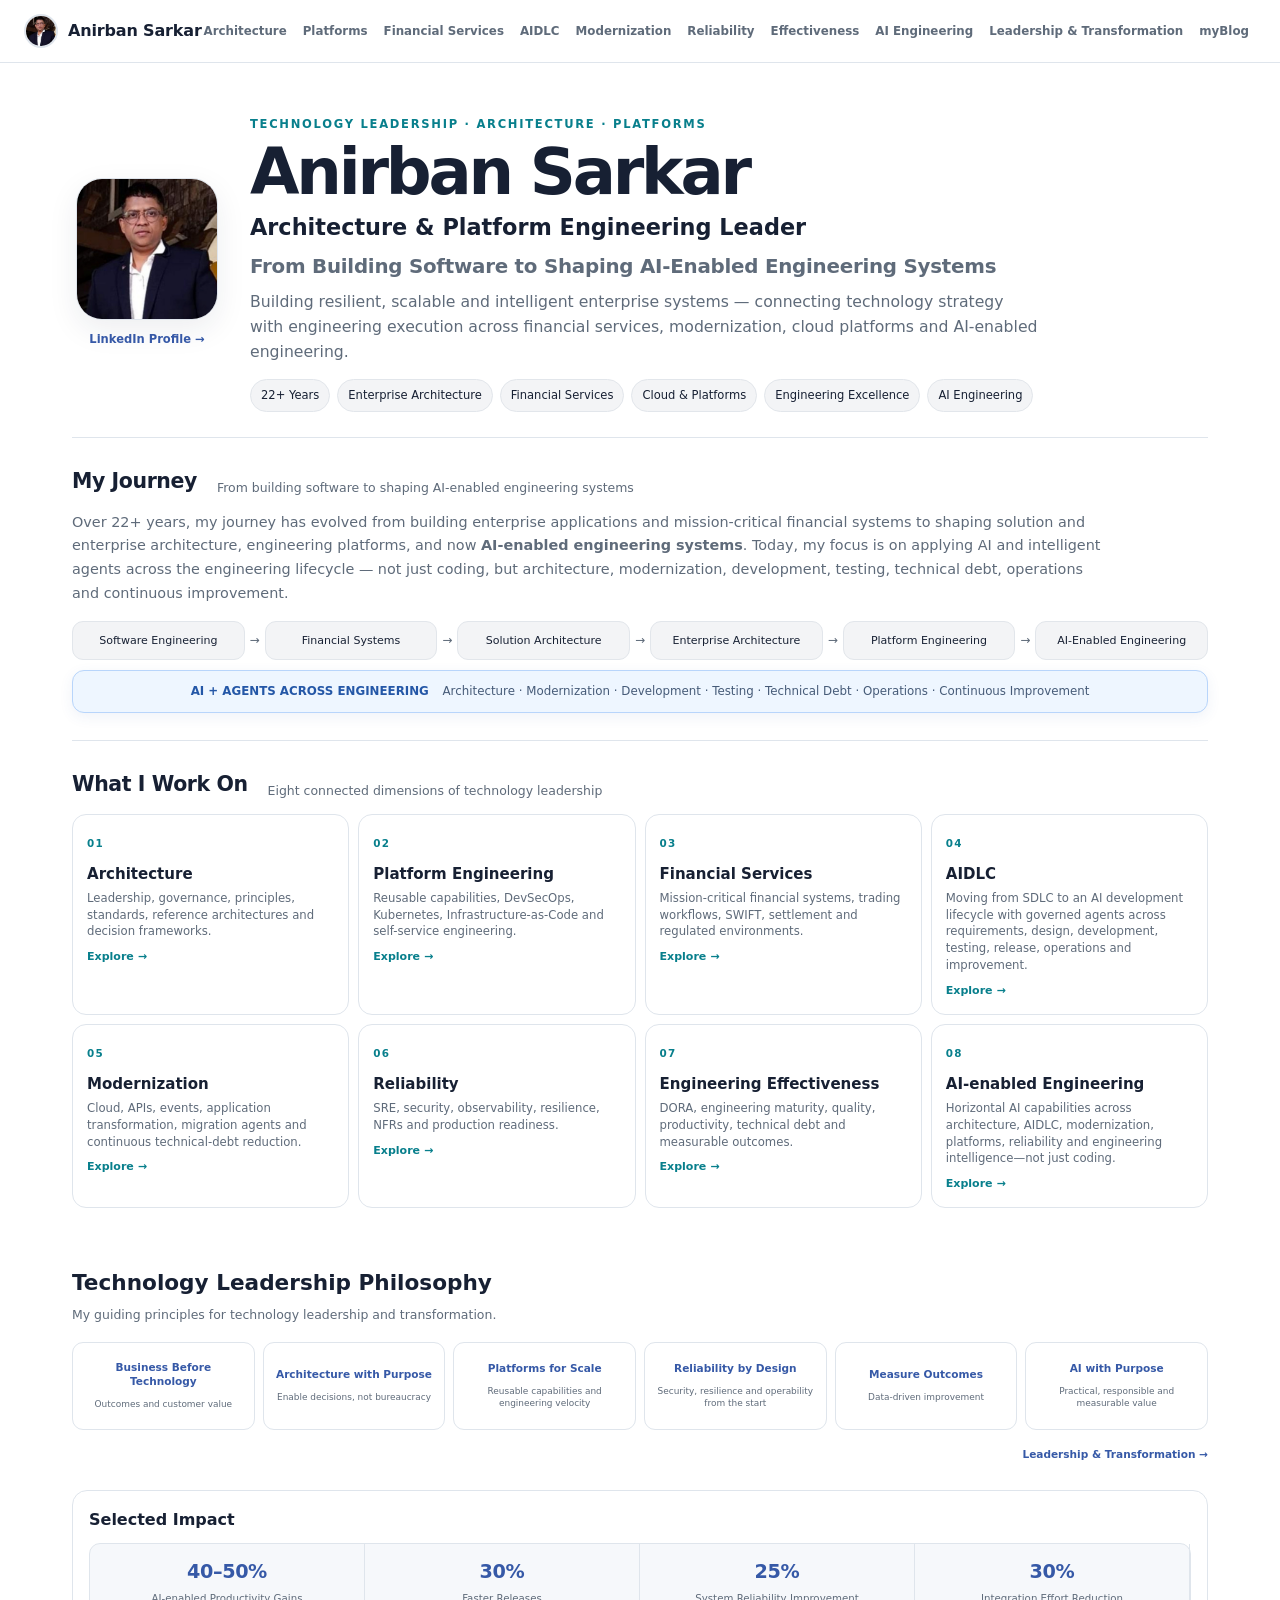
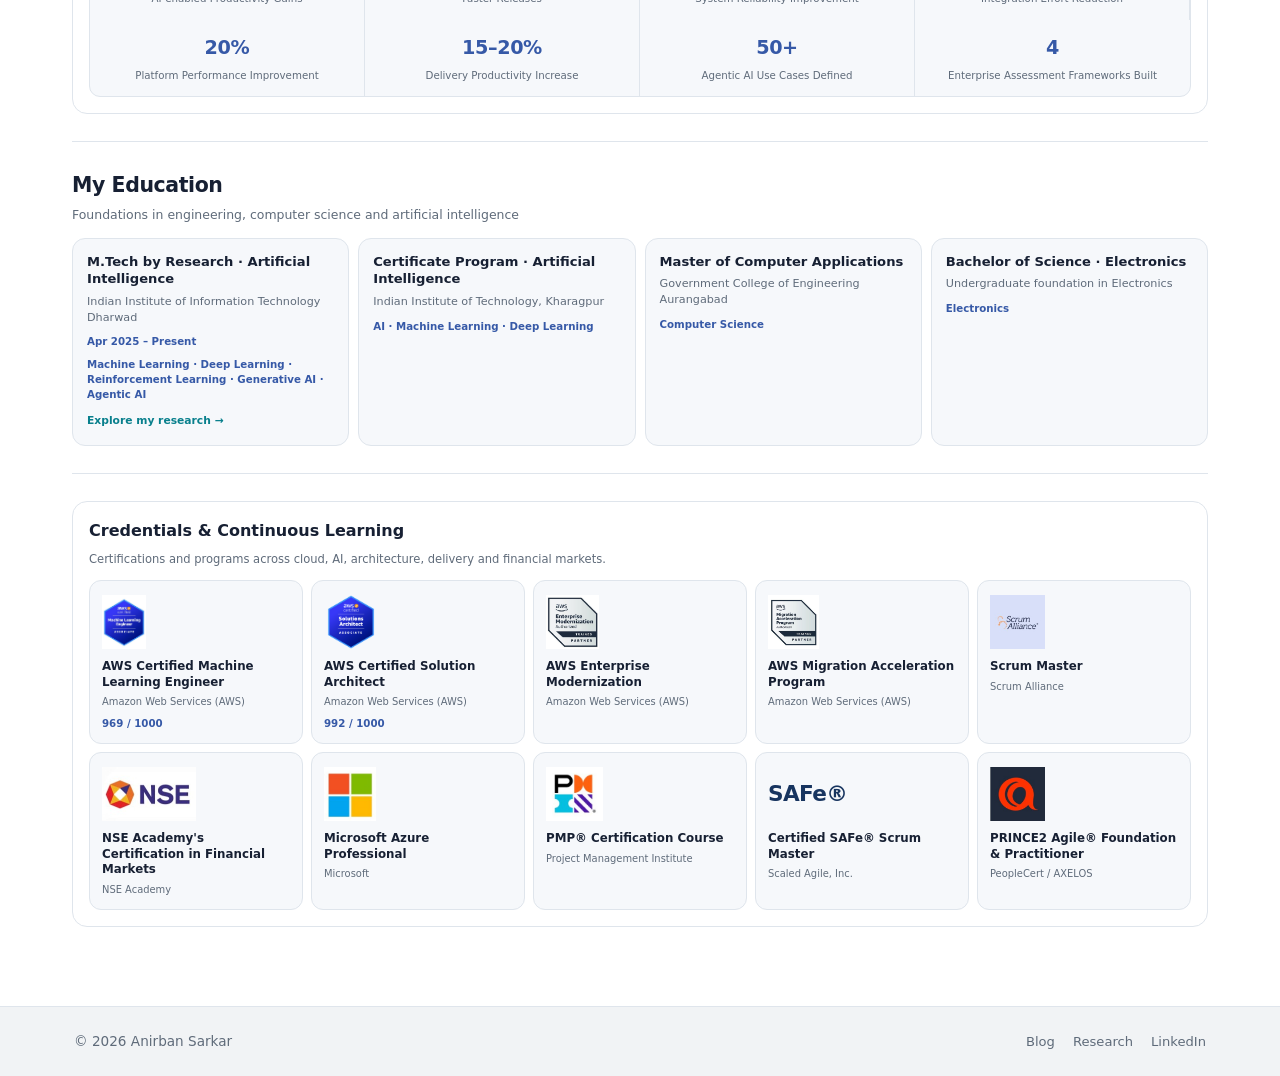
==== index.html @ 458e06d7 "Standardize site header and link brand to home" ====
<!DOCTYPE html>
<html lang="en"><head><meta charset="utf-8"><meta name="viewport" content="width=device-width,initial-scale=1">
<title>Anirban Sarkar | Architecture & Platform Engineering Leader</title>
<meta name="description" content="Anirban Sarkar — Architecture and Platform Engineering leader across financial services, modernization, reliability, engineering effectiveness and AI-enabled engineering.">
<link rel="icon" type="image/png" href="anirban.jpg"><link rel="stylesheet" href="theme.css">
<style>
:root{--max:1180px}html{scroll-behavior:smooth}.site-nav{position:sticky;top:0;z-index:20}.nav-inner{max-width:var(--max)}.nav-links{gap:4px}.nav-links a{font-size:.72rem;padding:7px 8px;white-space:nowrap}.home{max-width:var(--max);margin:auto;padding:24px 22px 52px}
.hero{display:grid;grid-template-columns:150px 1fr;gap:28px;align-items:center;padding:28px 0 25px}.photo{width:142px;height:142px;border-radius:26px;object-fit:cover;border:1px solid var(--border);box-shadow:var(--shadow)}.eyebrow{font-size:.72rem;text-transform:uppercase;letter-spacing:.15em;color:var(--accent-2);font-weight:800}.hero h1{font-size:clamp(2.15rem,5vw,4.1rem);line-height:1;letter-spacing:-.05em;margin:7px 0 6px}.role{font-size:clamp(1.05rem,2vw,1.4rem);font-weight:700;margin:0 0 8px}.hero-story{font-size:clamp(1rem,1.55vw,1.25rem);line-height:1.35;letter-spacing:-.012em;margin:8px 0;color:var(--text-muted);font-weight:600}.tagline{color:var(--text-muted);font-size:.98rem;max-width:790px;margin:0}.facts{display:flex;flex-wrap:wrap;gap:7px;margin-top:15px}.fact{border:1px solid #e2e6eb;background:#f3f4f6;padding:6px 10px;border-radius:999px;font-size:.72rem}
.section{padding:27px 0;border-top:1px solid var(--border)}.head{display:flex;justify-content:flex-start;gap:20px;align-items:end;margin-bottom:13px}.head p{margin-left:0}.head h2{font-size:1.28rem;margin:0;letter-spacing:-.02em}.head p{color:var(--text-muted);font-size:.78rem;margin:0}.pillars{display:grid;grid-template-columns:repeat(4,1fr);gap:9px}.pillar{display:block;text-decoration:none;color:var(--text);border:1px solid var(--border);background:var(--surface);border-radius:14px;padding:14px;min-height:118px;transition:.15s ease}.pillar:hover{transform:translateY(-2px);border-color:var(--accent-2);background:var(--surface-2)}.n{font-size:.65rem;color:var(--accent-2);font-weight:800;letter-spacing:.12em}.pillar h3{font-size:.94rem;margin:7px 0 4px}.pillar p{font-size:.73rem;line-height:1.45;color:var(--text-muted);margin:0}.go{display:block;margin-top:8px;color:var(--accent-2);font-size:.69rem;font-weight:700}.leadership-philosophy{margin-top:34px;padding:26px 0;background:#fff;color:var(--text);font-style:normal;text-align:left;border:0;border-radius:0;box-shadow:none;line-height:1.4}.leadership-philosophy h2{margin:0 0 8px;font-size:1.35rem}.leadership-philosophy .lp-subtitle{margin:0 0 18px;color:var(--text-muted);font-size:.78rem}.leadership-philosophy .lp-principles{display:grid;grid-template-columns:repeat(6,minmax(0,1fr));gap:8px}.leadership-philosophy .lp-principles span{min-height:88px;padding:15px 10px;border:1px solid var(--border);border-radius:11px;background:#fff;text-align:center;display:flex;flex-direction:column;align-items:center;justify-content:center}.leadership-philosophy .lp-principles b{display:block;font-size:.66rem;color:var(--accent);line-height:1.3}.leadership-philosophy .lp-principles small{display:block;margin-top:9px;color:var(--text-muted);font-size:.56rem;line-height:1.35}.leadership-philosophy .lp-link{text-align:right;margin-top:12px}.leadership-philosophy .lp-link a{font-size:.66rem;font-weight:650;color:var(--accent);text-decoration:none}.leadership-philosophy .lp-link a:hover{text-decoration:underline}@media(max-width:980px){.leadership-philosophy .lp-principles{grid-template-columns:repeat(3,1fr)}}@media(max-width:620px){.leadership-philosophy .lp-principles{grid-template-columns:1fr 1fr}}
.tech-strip{margin-top:12px;display:grid;grid-template-columns:1.15fr 1.8fr auto;align-items:center;gap:18px;padding:16px 18px;border:1px solid var(--border);border-radius:15px;background:linear-gradient(100deg,var(--surface-2),var(--surface));text-decoration:none;color:var(--text);transition:.15s ease}.tech-strip:hover{transform:translateY(-1px);border-color:var(--accent-2);box-shadow:var(--shadow)}.tech-label{font-size:.65rem;text-transform:uppercase;letter-spacing:.12em;color:var(--accent-2);font-weight:800}.tech-strip h3{font-size:1rem;margin:2px 0}.tech-path{display:flex;align-items:center;justify-content:space-between;gap:7px;color:var(--text-muted);font-size:.72rem}.tech-path span{display:flex;flex-direction:column;line-height:1.25}.tech-path b{color:var(--text);font-weight:800;font-size:.66rem;letter-spacing:.04em}.tech-path small{font-size:.65rem;color:var(--text-muted);white-space:nowrap;margin-top:3px}.tech-path i{font-style:normal;color:var(--accent-2);font-size:.8rem}.tech-arrow{font-size:.7rem;color:var(--accent-2);font-weight:700;white-space:nowrap;letter-spacing:.01em}
.journey-story{max-width:1040px;margin:0 0 15px;color:var(--text-muted);font-size:.9rem;line-height:1.65}.journey-story strong{color:var(--text-muted);font-weight:600}.journey{display:flex;align-items:stretch;gap:5px}.ai-scope{margin-top:10px;padding:11px 14px;border-radius:12px;background:#eef6ff;border:1px solid #b8d5fb;box-shadow:0 4px 14px rgba(54,89,167,.08);font-size:.74rem;color:#465b78;text-align:center}.ai-scope b{color:#2457a7;margin-right:10px;font-weight:800}.stage{flex:1;text-align:center;padding:10px 6px;border:1px solid #e2e6eb;background:#f3f4f6;border-radius:11px;font-size:.69rem}.arrow{display:grid;place-items:center;color:var(--text-muted);font-size:.75rem}
.education-head{align-items:flex-start}.education-head h2{margin:0}.education-head p{margin:3px 0 0!important;text-align:left}.education-grid{display:grid;grid-template-columns:repeat(4,1fr);gap:9px}.edu{border:1px solid var(--border);background:var(--surface-2);border-radius:13px;padding:14px}.edu .degree{font-size:.82rem;font-weight:750;color:var(--text);line-height:1.35}.edu .school{font-size:.7rem;color:var(--text-muted);margin-top:6px;line-height:1.4}.edu .meta{font-size:.64rem;color:var(--accent);font-weight:700;margin-top:8px}.edu-topics{font-size:.64rem;color:var(--accent);font-weight:700;line-height:1.5;margin-top:7px}.edu-link{display:inline-block;margin-top:9px;font-size:.67rem;font-weight:700;color:var(--accent-2);text-decoration:none}.edu-link:hover{text-decoration:underline}.lower{display:grid;grid-template-columns:1fr;gap:12px}.credentials,.impact,.explore{border:1px solid var(--border);background:var(--surface);border-radius:15px;padding:16px}.credentials h2,.impact h2,.explore h2{font-size:1rem;margin:0 0 6px}.impact-grid{display:grid;grid-template-columns:repeat(4,1fr);margin-top:10px;border:1px solid var(--border);border-radius:11px;background:var(--surface-2)}.impact-item{text-align:center;padding:13px 8px;border-right:1px solid var(--border)}.impact-item:last-child{border-right:0}.impact-item b{display:block;font-size:1.2rem;color:var(--accent);letter-spacing:-.02em}.impact-item span{display:block;margin-top:3px;font-size:.64rem;color:var(--text-muted)}.explore{display:flex;align-items:center;justify-content:space-between;gap:16px}.explore p{font-size:.72rem;color:var(--text-muted);margin:0}.credential-intro{font-size:.72rem;color:var(--text-muted);margin:0 0 12px}.credential-grid{display:grid;grid-template-columns:repeat(5,1fr);gap:8px}.credential-card{min-width:0;border:1px solid var(--border);background:var(--surface-2);border-radius:12px;padding:12px;display:flex;flex-direction:column;align-items:flex-start}.credential-logo-wrap{height:58px;width:100%;display:flex;align-items:center;margin-bottom:8px}.credential-logo{display:block;max-height:54px;max-width:118px;object-fit:contain;object-position:left center}.credential-text-logo{height:54px;display:flex;align-items:center;font-size:1.35rem;font-weight:800;color:#17345f;letter-spacing:-.03em}.credential-card h3{font-size:.74rem;line-height:1.3;margin:0;color:var(--text)}.credential-card p{font-size:.62rem;line-height:1.4;color:var(--text-muted);margin:5px 0 0}.credential-score{font-size:.64rem;font-weight:800;color:var(--accent);margin-top:6px}.links{display:flex;gap:6px;flex-wrap:wrap}.links a{font-size:.7rem;text-decoration:none;color:var(--text);border:1px solid var(--border);border-radius:9px;padding:6px 8px}.links a:hover{border-color:var(--accent-2);color:var(--accent-2)}
@media(max-width:1050px){.nav-links{display:none}.pillars{grid-template-columns:repeat(2,1fr)}.education-grid{grid-template-columns:repeat(2,1fr)}.credential-grid{grid-template-columns:repeat(3,1fr)}}@media(max-width:700px){.credential-grid{grid-template-columns:repeat(2,1fr)}.impact-grid{grid-template-columns:repeat(2,1fr)}.impact-item:nth-child(2){border-right:0}.impact-item:nth-child(-n+2){border-bottom:1px solid var(--border)}.explore{align-items:flex-start;flex-direction:column}.hero{grid-template-columns:1fr;text-align:center}.photo{margin:auto;width:116px;height:116px}.facts{justify-content:center}.pillars{grid-template-columns:1fr 1fr}.tech-strip{grid-template-columns:1fr auto}.tech-path{grid-column:1/-1}.journey{display:grid;grid-template-columns:1fr 1fr}.arrow{display:none}.lower{grid-template-columns:1fr}}@media(max-width:480px){.pillars{grid-template-columns:1fr}.education-grid{grid-template-columns:1fr}.credential-grid{grid-template-columns:1fr}.impact-grid{grid-template-columns:1fr}.impact-item{border-right:0!important;border-bottom:1px solid var(--border)}.impact-item:last-child{border-bottom:0}}
.photo-block{display:flex;flex-direction:column;align-items:center;gap:10px}.photo-linkedin{font-size:.72rem;font-weight:700;color:var(--accent);text-decoration:none}.photo-linkedin:hover{text-decoration:underline}
.profile-foundation{margin-top:8px}.foundation-grid{display:grid;grid-template-columns:1fr 1fr;gap:12px}.foundation-card{padding:20px;border:1px solid var(--border);border-radius:14px;background:#fff}.foundation-card h3{margin:0 0 12px;font-size:.9rem;color:var(--accent)}.foundation-card p{margin:8px 0;color:var(--text-muted);font-size:.7rem;line-height:1.45}.foundation-card strong{color:var(--text);font-weight:700}@media(max-width:760px){.foundation-grid{grid-template-columns:1fr}}
/* unified site header */
.site-nav .nav-inner{max-width:1560px;gap:20px}.site-nav .brand{flex-shrink:0;text-decoration:none;color:inherit}.site-nav .nav-links{gap:2px;flex-wrap:nowrap}.site-nav .nav-links a{font-size:.74rem;padding:7px 7px;white-space:nowrap}
</style></head>
<body>
<header class="site-nav"><div class="nav-inner"><a class="brand" href="index.html"><img src="anirban.jpg" alt="" class="brand-avatar"><span>Anirban Sarkar</span></a><nav class="nav-links"><a href="architecture.html">Architecture</a><a href="platform-engineering.html">Platforms</a><a href="financial-services.html">Financial Services</a><a href="leadership.html">AIDLC</a><a href="modernization.html">Modernization</a><a href="reliability.html">Reliability</a><a href="engineering-effectiveness.html">Effectiveness</a><a href="ai-engineering.html">AI Engineering</a><a href="leadership-transformation.html">Leadership &amp; Transformation</a><a href="blog.html">myBlog</a></nav></div></header>
<main class="home">
<section class="hero"><div class="photo-block"><img class="photo" src="anirban.jpg" alt="Anirban Sarkar"><a class="photo-linkedin" href="https://www.linkedin.com/in/anirban-sarkar-12765b135/" target="_blank" rel="noopener">LinkedIn Profile →</a></div><div><div class="eyebrow">Technology Leadership · Architecture · Platforms</div><h1>Anirban Sarkar</h1><div class="role">Architecture & Platform Engineering Leader</div><h2 class="hero-story">From Building Software to Shaping AI-Enabled Engineering Systems</h2><p class="tagline">Building resilient, scalable and intelligent enterprise systems — connecting technology strategy with engineering execution across financial services, modernization, cloud platforms and AI-enabled engineering.</p><div class="facts"><span class="fact">22+ Years</span><span class="fact">Enterprise Architecture</span><span class="fact">Financial Services</span><span class="fact">Cloud & Platforms</span><span class="fact">Engineering Excellence</span><span class="fact">AI Engineering</span></div></div></section>

<section class="section"><div class="head"><h2>My Journey</h2><p>From building software to shaping AI-enabled engineering systems</p></div><p class="journey-story">Over 22+ years, my journey has evolved from building enterprise applications and mission-critical financial systems to shaping solution and enterprise architecture, engineering platforms, and now <strong>AI-enabled engineering systems</strong>. Today, my focus is on applying AI and intelligent agents across the engineering lifecycle — not just coding, but architecture, modernization, development, testing, technical debt, operations and continuous improvement.</p><div class="journey"><div class="stage">Software Engineering</div><div class="arrow">→</div><div class="stage">Financial Systems</div><div class="arrow">→</div><div class="stage">Solution Architecture</div><div class="arrow">→</div><div class="stage">Enterprise Architecture</div><div class="arrow">→</div><div class="stage">Platform Engineering</div><div class="arrow">→</div><div class="stage">AI-Enabled Engineering</div></div><div class="ai-scope"><b>AI + AGENTS ACROSS ENGINEERING</b> Architecture · Modernization · Development · Testing · Technical Debt · Operations · Continuous Improvement</div></section>

<section class="section"><div class="head"><h2>What I Work On</h2><p>Eight connected dimensions of technology leadership</p></div><div class="pillars">
<a class="pillar" href="architecture.html"><span class="n">01</span><h3>Architecture</h3><p>Leadership, governance, principles, standards, reference architectures and decision frameworks.</p><span class="go">Explore →</span></a>
<a class="pillar" href="platform-engineering.html"><span class="n">02</span><h3>Platform Engineering</h3><p>Reusable capabilities, DevSecOps, Kubernetes, Infrastructure-as-Code and self-service engineering.</p><span class="go">Explore →</span></a>
<a class="pillar" href="financial-services.html"><span class="n">03</span><h3>Financial Services</h3><p>Mission-critical financial systems, trading workflows, SWIFT, settlement and regulated environments.</p><span class="go">Explore →</span></a>
<a class="pillar" href="leadership.html"><span class="n">04</span><h3>AIDLC</h3><p>Moving from SDLC to an AI development lifecycle with governed agents across requirements, design, development, testing, release, operations and improvement.</p><span class="go">Explore →</span></a>
<a class="pillar" href="modernization.html"><span class="n">05</span><h3>Modernization</h3><p>Cloud, APIs, events, application transformation, migration agents and continuous technical-debt reduction.</p><span class="go">Explore →</span></a>
<a class="pillar" href="reliability.html"><span class="n">06</span><h3>Reliability</h3><p>SRE, security, observability, resilience, NFRs and production readiness.</p><span class="go">Explore →</span></a>
<a class="pillar" href="engineering-effectiveness.html"><span class="n">07</span><h3>Engineering Effectiveness</h3><p>DORA, engineering maturity, quality, productivity, technical debt and measurable outcomes.</p><span class="go">Explore →</span></a>
<a class="pillar" href="ai-engineering.html"><span class="n">08</span><h3>AI-enabled Engineering</h3><p>Horizontal AI capabilities across architecture, AIDLC, modernization, platforms, reliability and engineering intelligence—not just coding.</p><span class="go">Explore →</span></a>
</div>
<section class="leadership-philosophy"><h2>Technology Leadership Philosophy</h2><p class="lp-subtitle">My guiding principles for technology leadership and transformation.</p><div class="lp-principles"><span><b>Business Before Technology</b><small>Outcomes and customer value</small></span><span><b>Architecture with Purpose</b><small>Enable decisions, not bureaucracy</small></span><span><b>Platforms for Scale</b><small>Reusable capabilities and engineering velocity</small></span><span><b>Reliability by Design</b><small>Security, resilience and operability from the start</small></span><span><b>Measure Outcomes</b><small>Data-driven improvement</small></span><span><b>AI with Purpose</b><small>Practical, responsible and measurable value</small></span></div><div class="lp-link"><a href="leadership-transformation.html">Leadership &amp; Transformation →</a></div></section><div class="impact"><h2>Selected Impact</h2><div class="impact-grid"><div class="impact-item"><b>40–50%</b><span>AI-enabled Productivity Gains</span></div><div class="impact-item"><b>30%</b><span>Faster Releases</span></div><div class="impact-item"><b>25%</b><span>System Reliability Improvement</span></div><div class="impact-item"><b>30%</b><span>Integration Effort Reduction</span></div><div class="impact-item"><b>20%</b><span>Platform Performance Improvement</span></div><div class="impact-item"><b>15–20%</b><span>Delivery Productivity Increase</span></div><div class="impact-item"><b>50+</b><span>Agentic AI Use Cases Defined</span></div><div class="impact-item"><b>4</b><span>Enterprise Assessment Frameworks Built</span></div></div></div></div></section>
<section class="section"><div class="head education-head"><div><h2>My Education</h2><p>Foundations in engineering, computer science and artificial intelligence</p></div></div><div class="education-grid"><div class="edu"><div class="degree">M.Tech by Research · Artificial Intelligence</div><div class="school">Indian Institute of Information Technology Dharwad</div><div class="meta">Apr 2025 – Present</div><div class="edu-topics">Machine Learning · Deep Learning · Reinforcement Learning · Generative AI · Agentic AI</div><a class="edu-link" href="research.html">Explore my research →</a></div><div class="edu"><div class="degree">Certificate Program · Artificial Intelligence</div><div class="school">Indian Institute of Technology, Kharagpur</div><div class="meta">AI · Machine Learning · Deep Learning</div></div><div class="edu"><div class="degree">Master of Computer Applications</div><div class="school">Government College of Engineering Aurangabad</div><div class="meta">Computer Science</div></div><div class="edu"><div class="degree">Bachelor of Science · Electronics</div><div class="school">Undergraduate foundation in Electronics</div><div class="meta">Electronics</div></div></div></section><section class="section"><div class="lower"><div class="credentials"><h2>Credentials & Continuous Learning</h2><p class="credential-intro">Certifications and programs across cloud, AI, architecture, delivery and financial markets.</p><div class="credential-grid"><div class="credential-card"><div class="credential-logo-wrap"><img class="credential-logo" src="certification/AWS ML Badge.jpeg" alt="AWS Certified Machine Learning Engineer"></div><h3>AWS Certified Machine Learning Engineer</h3><p>Amazon Web Services (AWS)</p><div class="credential-score">969 / 1000</div></div><div class="credential-card"><div class="credential-logo-wrap"><img class="credential-logo" src="certification/aws-certified-solutions-architect-associate.png" alt="AWS Certified Solution Architect"></div><h3>AWS Certified Solution Architect</h3><p>Amazon Web Services (AWS)</p><div class="credential-score">992 / 1000</div></div><div class="credential-card"><div class="credential-logo-wrap"><img class="credential-logo" src="certification/AWS Modernization Badge.jpeg" alt="AWS Enterprise Modernization"></div><h3>AWS Enterprise Modernization</h3><p>Amazon Web Services (AWS)</p></div><div class="credential-card"><div class="credential-logo-wrap"><img class="credential-logo" src="certification/AWS Migration Badge.jpeg" alt="AWS Migration Acceleration Program"></div><h3>AWS Migration Acceleration Program</h3><p>Amazon Web Services (AWS)</p></div><div class="credential-card"><div class="credential-logo-wrap"><img class="credential-logo" src="certification/Scrum Alliance.jpg" alt="Scrum Master"></div><h3>Scrum Master</h3><p>Scrum Alliance</p></div><div class="credential-card"><div class="credential-logo-wrap"><img class="credential-logo" src="certification/NSE.jpg" alt="NSE Academy's Certification in Financial Markets"></div><h3>NSE Academy's Certification in Financial Markets</h3><p>NSE Academy</p></div><div class="credential-card"><div class="credential-logo-wrap"><img class="credential-logo" src="certification/Microsoft Azure.jpg" alt="Microsoft Azure Professional"></div><h3>Microsoft Azure Professional</h3><p>Microsoft</p></div><div class="credential-card"><div class="credential-logo-wrap"><img class="credential-logo" src="certification/PMP.jpg" alt="PMP® Certification Course"></div><h3>PMP® Certification Course</h3><p>Project Management Institute</p></div><div class="credential-card"><div class="credential-logo-wrap"><div class="credential-text-logo" aria-label="SAFe">SAFe®</div></div><h3>Certified SAFe® Scrum Master</h3><p>Scaled Agile, Inc.</p></div><div class="credential-card"><div class="credential-logo-wrap"><img class="credential-logo" src="certification/Prince2.jpg" alt="PRINCE2 Agile® Foundation & Practitioner"></div><h3>PRINCE2 Agile® Foundation & Practitioner</h3><p>PeopleCert / AXELOS</p></div></div></div></div></section></main><footer class="site-footer"><span>&copy; <span id="year"></span> Anirban Sarkar</span><span class="footer-links"><a href="blog.html">Blog</a><a href="research.html">Research</a><a href="https://www.linkedin.com/in/anirban-sarkar-12765b135/" target="_blank" rel="noopener">LinkedIn</a></span></footer><script>document.getElementById('year').textContent=new Date().getFullYear()</script>
</body></html>
---- theme.css ----
/* Shared light design system for anirbansarkar.net */
:root{color-scheme:light;--bg:#ffffff;--surface:#ffffff;--surface-2:#f6f8fb;--surface-hover:#eef3f8;--border:#dfe5ec;--text:#172033;--text-muted:#5f6b7a;--accent:#3659a7;--accent-2:#087f8c;--accent-soft:#e9f3f5;--shadow:0 10px 30px rgba(25,39,65,.08);--radius-lg:28px;--radius-md:18px;--radius-sm:10px;font-family:Inter,system-ui,-apple-system,BlinkMacSystemFont,"Segoe UI",sans-serif}
*{box-sizing:border-box}body{margin:0;background:var(--bg);color:var(--text);line-height:1.6}a{color:var(--accent)}::selection{background:var(--accent-soft);color:var(--text)}
.site-nav{position:sticky;top:0;z-index:100;background:rgba(255,255,255,.94);backdrop-filter:blur(14px);border-bottom:1px solid var(--border)}
.nav-inner{max-width:1440px;margin:0 auto;padding:14px 24px;display:flex;align-items:center;justify-content:space-between;gap:20px}
.brand{display:flex;align-items:center;gap:10px;text-decoration:none;color:var(--text);font-weight:700;letter-spacing:-.01em}.brand-avatar{width:34px;height:34px;border-radius:50%;object-fit:cover;border:2px solid var(--border)}
.nav-toggle{display:none}.nav-burger{display:none;width:38px;height:38px;border-radius:var(--radius-sm);border:1px solid var(--border);align-items:center;justify-content:center;cursor:pointer}.nav-burger span,.nav-burger span::before,.nav-burger span::after{content:"";display:block;width:18px;height:2px;background:var(--text);position:relative}.nav-burger span::before{position:absolute;top:-6px}.nav-burger span::after{position:absolute;top:6px}
.nav-links{display:flex;align-items:center;justify-content:flex-end;gap:4px;flex-wrap:nowrap}.nav-links a{color:var(--text-muted);text-decoration:none;font-size:.84rem;font-weight:600;padding:8px 10px;border-radius:999px;transition:.15s;white-space:nowrap}.brand{flex:0 0 auto}.nav-links{min-width:0}.nav-links a:hover,.nav-links a.active{color:var(--text);background:var(--surface-2)}.nav-cta{color:#fff!important;background:linear-gradient(135deg,var(--accent),var(--accent-2))!important}
.page{width:min(1180px,100%);margin:0 auto;padding:36px 24px 72px}.card{padding:26px;border-radius:var(--radius-lg);background:var(--surface);border:1px solid var(--border);box-shadow:var(--shadow)}.pill{display:inline-flex;align-items:center;gap:8px;padding:10px 16px;border-radius:999px;border:1px solid var(--border);background:var(--surface-2);color:var(--text-muted);font-size:.9rem;white-space:nowrap}.btn{display:inline-flex;align-items:center;gap:8px;padding:12px 20px;border-radius:999px;font-weight:600;text-decoration:none;font-size:.95rem;border:1px solid var(--border)}.btn-primary{color:#fff;border:none;background:linear-gradient(135deg,var(--accent),var(--accent-2))}.btn-ghost{color:var(--text);background:var(--surface-2)}.site-footer{border-top:1px solid var(--border);padding:24px;text-align:center;color:var(--text-muted);font-size:.85rem}
@media(max-width:720px){.nav-burger{display:flex}.nav-links{position:absolute;top:100%;left:0;right:0;flex-direction:column;align-items:stretch;background:#fff;border-bottom:1px solid var(--border);padding:10px 16px 16px;gap:4px;display:none}.nav-links a{text-align:center}.nav-toggle:checked~.nav-links{display:flex}}

.site-footer{display:flex;align-items:center;justify-content:space-between;gap:18px;flex-wrap:wrap}.footer-links{display:flex;align-items:center;gap:18px}.footer-links a{color:var(--text-muted);text-decoration:none;font-size:.82rem}.footer-links a:hover{color:var(--accent)}

/* Shared footer surface */
.site-footer{background:#f1f3f5;padding-left:max(24px,calc((100% - 1180px)/2 + 24px));padding-right:max(24px,calc((100% - 1180px)/2 + 24px))}
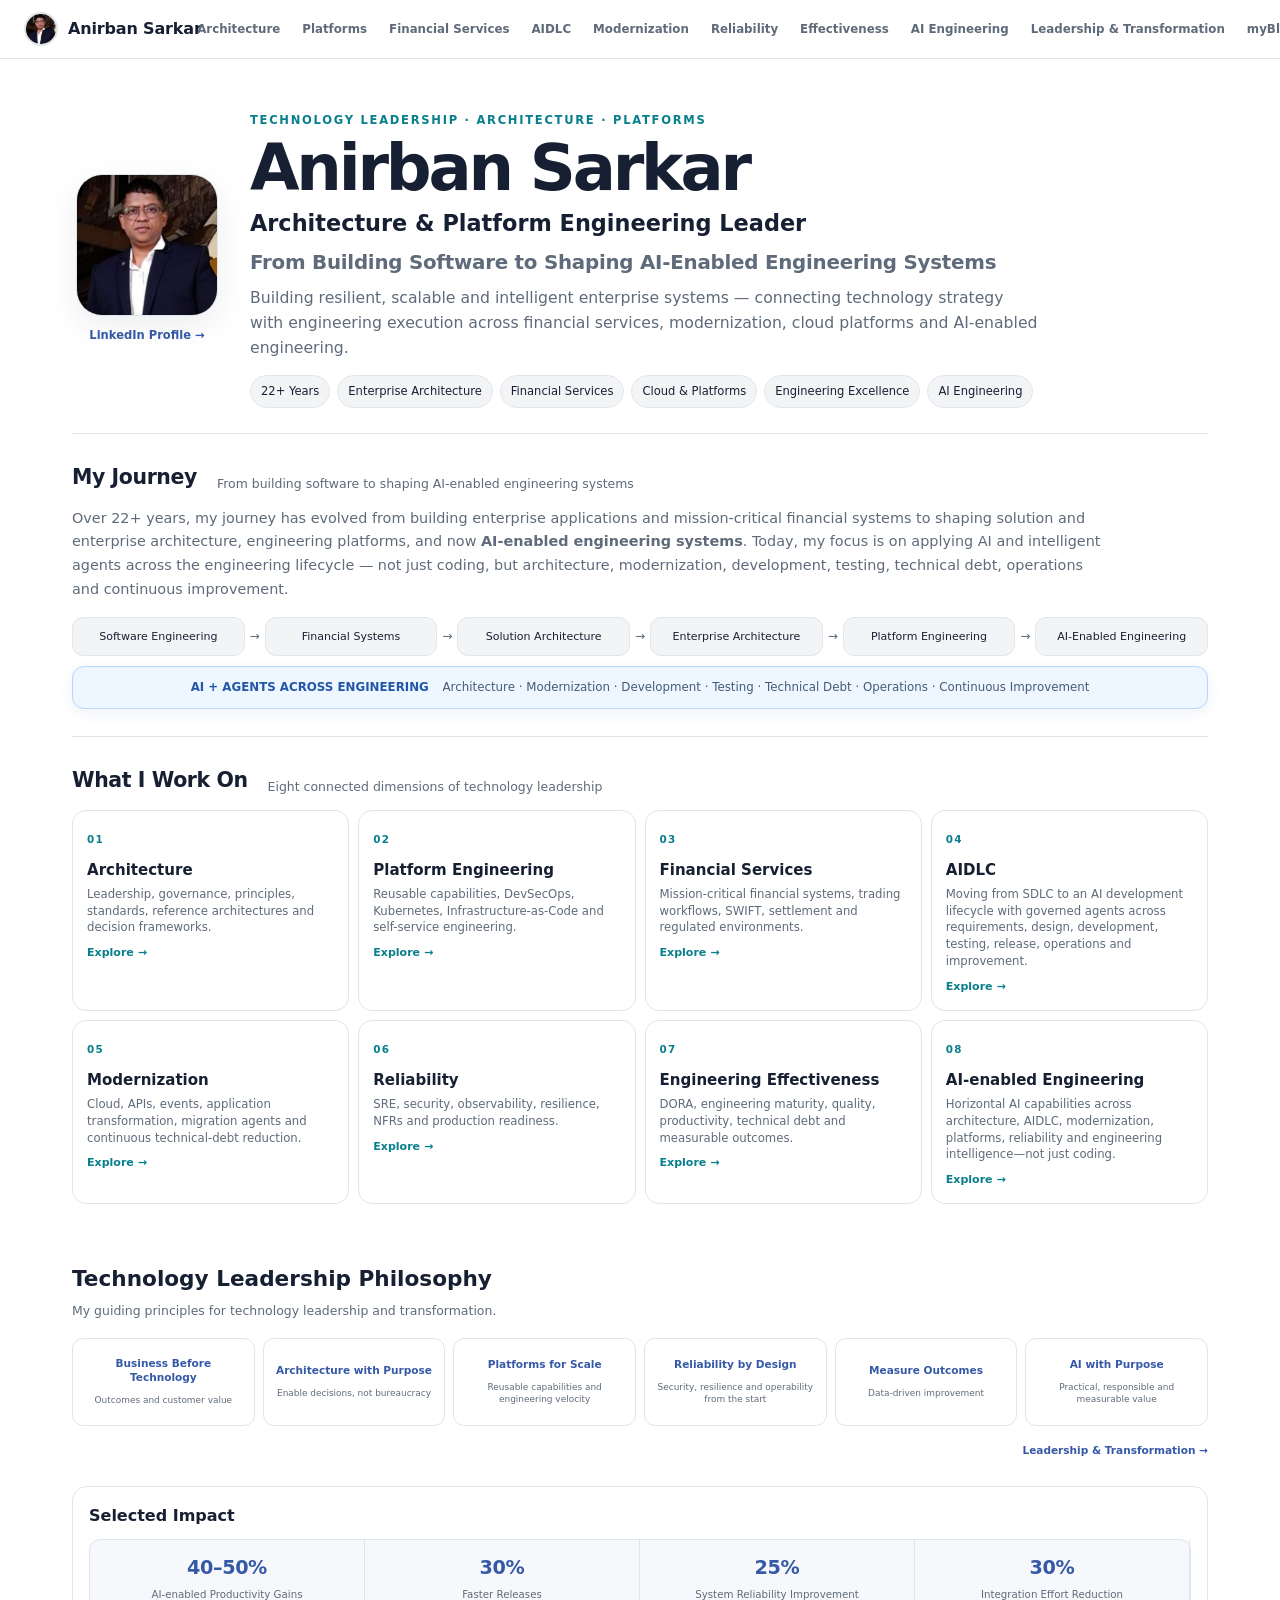
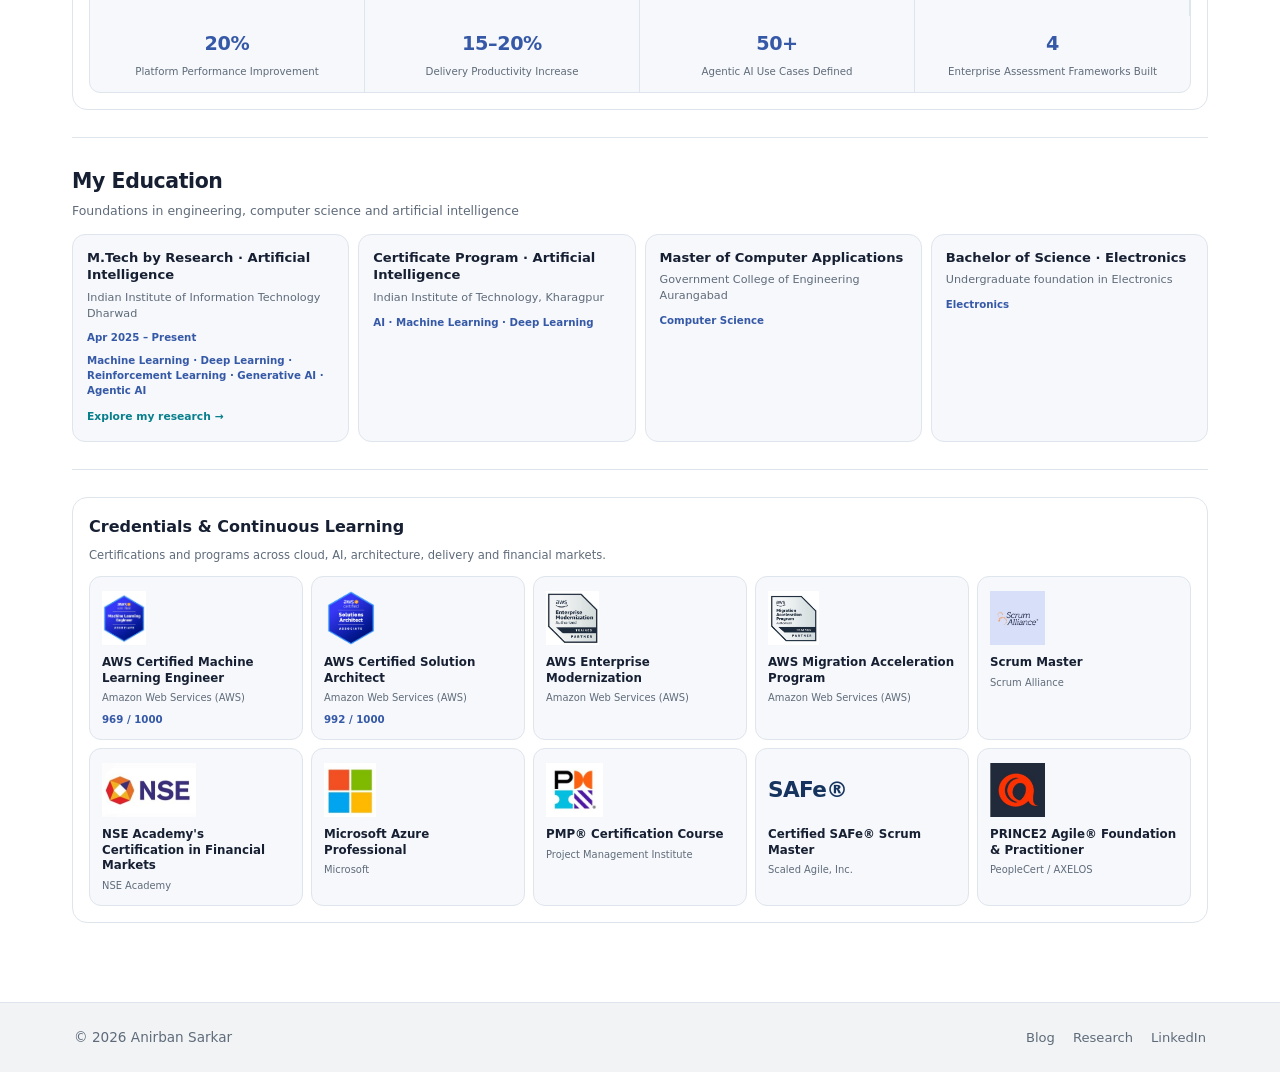
==== commit d8915734: "Center and evenly space unified site header" ====
--- a/index.html
+++ b/index.html
@@ -15,6 +15,8 @@
 .profile-foundation{margin-top:8px}.foundation-grid{display:grid;grid-template-columns:1fr 1fr;gap:12px}.foundation-card{padding:20px;border:1px solid var(--border);border-radius:14px;background:#fff}.foundation-card h3{margin:0 0 12px;font-size:.9rem;color:var(--accent)}.foundation-card p{margin:8px 0;color:var(--text-muted);font-size:.7rem;line-height:1.45}.foundation-card strong{color:var(--text);font-weight:700}@media(max-width:760px){.foundation-grid{grid-template-columns:1fr}}
 /* unified site header */
 .site-nav .nav-inner{max-width:1560px;gap:20px}.site-nav .brand{flex-shrink:0;text-decoration:none;color:inherit}.site-nav .nav-links{gap:2px;flex-wrap:nowrap}.site-nav .nav-links a{font-size:.74rem;padding:7px 7px;white-space:nowrap}
+/* centered unified header */
+.site-nav .nav-inner{width:min(1540px,calc(100% - 48px));max-width:1540px;margin:0 auto;padding:12px 0;display:flex;align-items:center;justify-content:center;gap:36px}.site-nav .brand{flex:0 0 auto}.site-nav .nav-links{display:flex;align-items:center;justify-content:center;gap:22px;flex-wrap:nowrap}.site-nav .nav-links a{padding:7px 0;white-space:nowrap}
 </style></head>
 <body>
 <header class="site-nav"><div class="nav-inner"><a class="brand" href="index.html"><img src="anirban.jpg" alt="" class="brand-avatar"><span>Anirban Sarkar</span></a><nav class="nav-links"><a href="architecture.html">Architecture</a><a href="platform-engineering.html">Platforms</a><a href="financial-services.html">Financial Services</a><a href="leadership.html">AIDLC</a><a href="modernization.html">Modernization</a><a href="reliability.html">Reliability</a><a href="engineering-effectiveness.html">Effectiveness</a><a href="ai-engineering.html">AI Engineering</a><a href="leadership-transformation.html">Leadership &amp; Transformation</a><a href="blog.html">myBlog</a></nav></div></header>
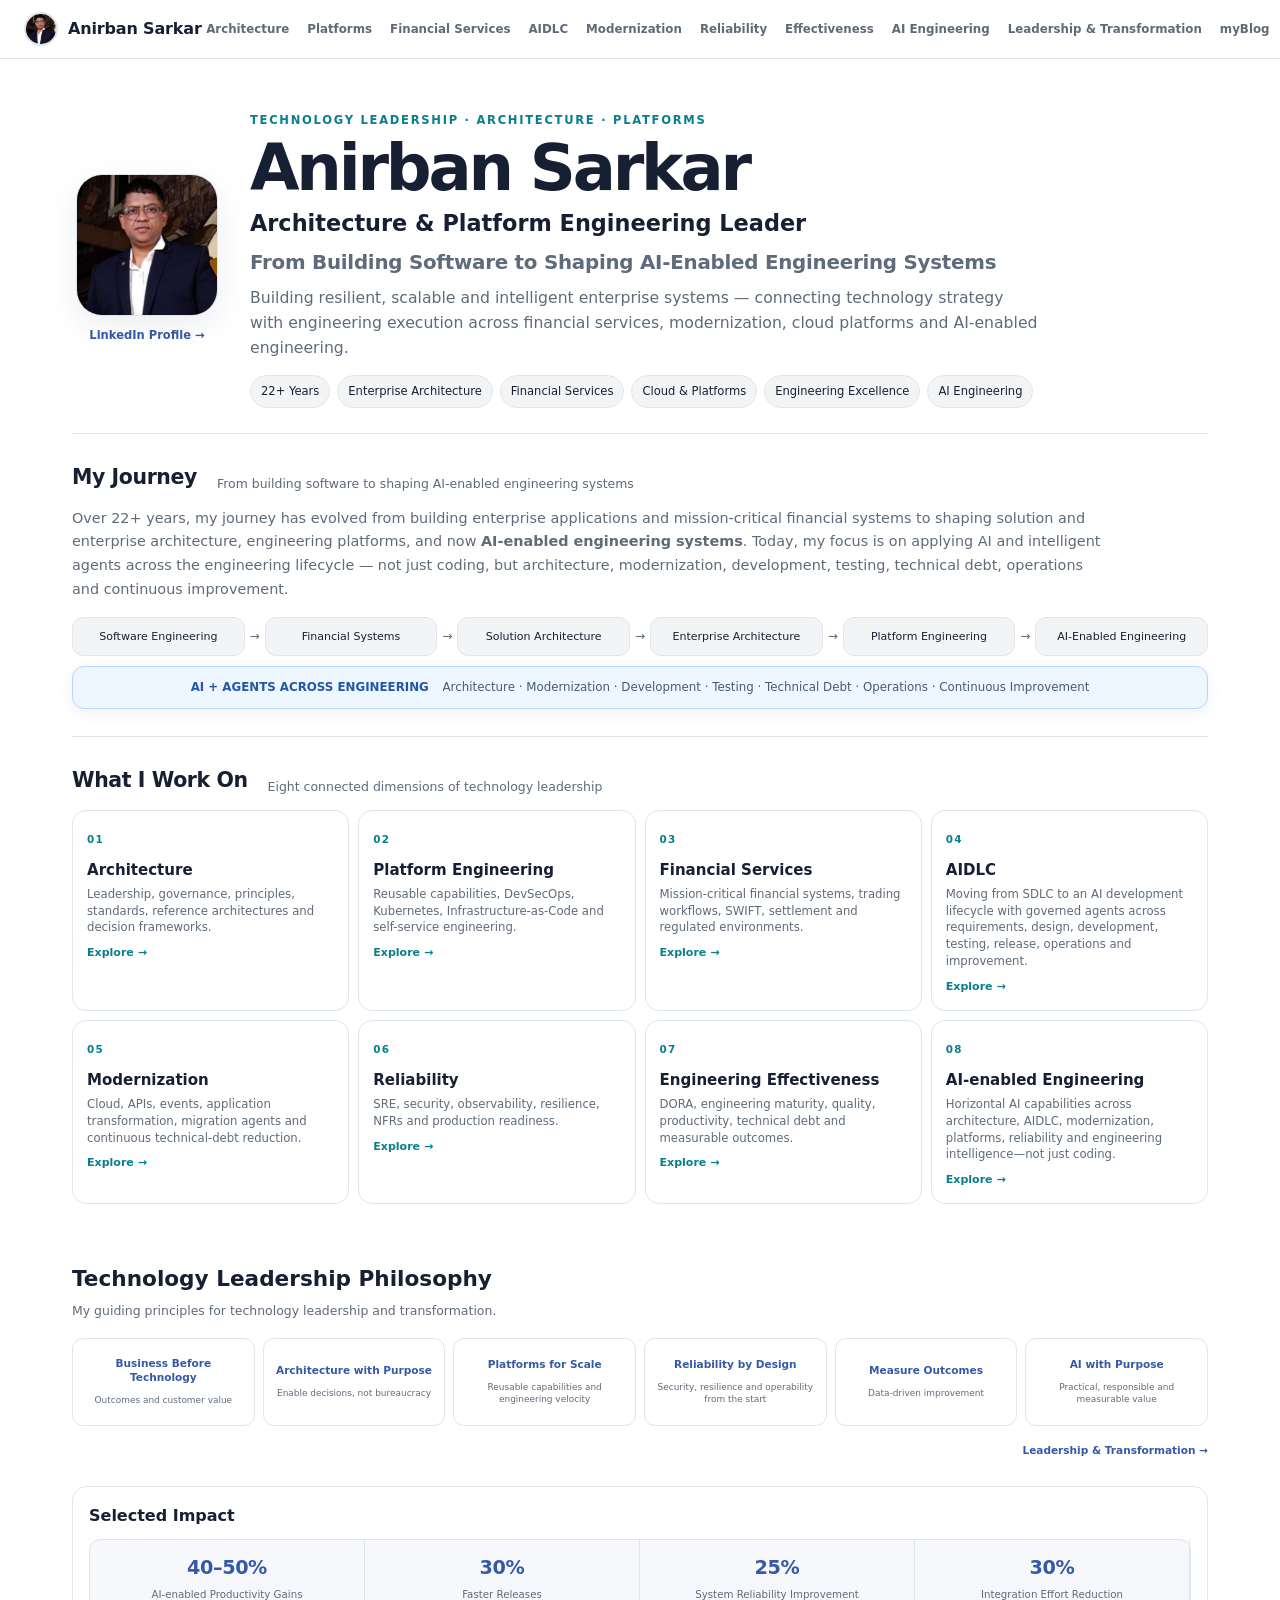
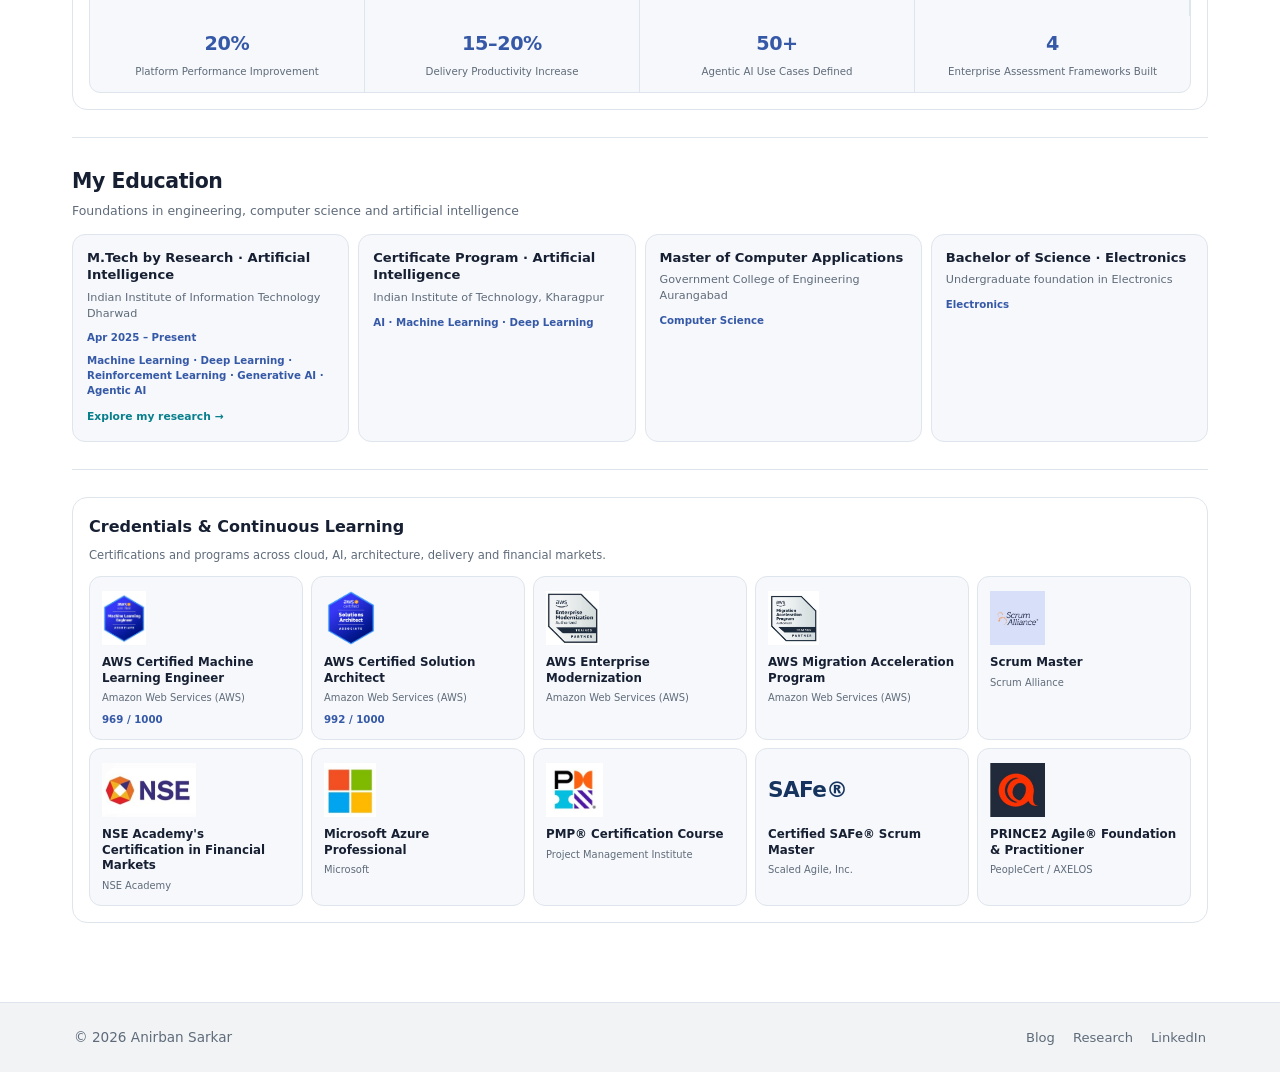
==== commit 54cfbd7e: "Normalize header gaps across site" ====
--- a/index.html
+++ b/index.html
@@ -17,6 +17,8 @@
 .site-nav .nav-inner{max-width:1560px;gap:20px}.site-nav .brand{flex-shrink:0;text-decoration:none;color:inherit}.site-nav .nav-links{gap:2px;flex-wrap:nowrap}.site-nav .nav-links a{font-size:.74rem;padding:7px 7px;white-space:nowrap}
 /* centered unified header */
 .site-nav .nav-inner{width:min(1540px,calc(100% - 48px));max-width:1540px;margin:0 auto;padding:12px 0;display:flex;align-items:center;justify-content:center;gap:36px}.site-nav .brand{flex:0 0 auto}.site-nav .nav-links{display:flex;align-items:center;justify-content:center;gap:22px;flex-wrap:nowrap}.site-nav .nav-links a{padding:7px 0;white-space:nowrap}
+/* final unified header spacing */
+.site-nav .nav-inner{width:min(1540px,calc(100% - 48px));max-width:1540px;margin:0 auto;padding:12px 0;display:flex;align-items:center;justify-content:center;gap:18px}.site-nav .brand{flex:0 0 auto}.site-nav .nav-links{display:flex;align-items:center;justify-content:center;gap:18px;flex-wrap:nowrap}.site-nav .nav-links a{padding:7px 0;white-space:nowrap}
 </style></head>
 <body>
 <header class="site-nav"><div class="nav-inner"><a class="brand" href="index.html"><img src="anirban.jpg" alt="" class="brand-avatar"><span>Anirban Sarkar</span></a><nav class="nav-links"><a href="architecture.html">Architecture</a><a href="platform-engineering.html">Platforms</a><a href="financial-services.html">Financial Services</a><a href="leadership.html">AIDLC</a><a href="modernization.html">Modernization</a><a href="reliability.html">Reliability</a><a href="engineering-effectiveness.html">Effectiveness</a><a href="ai-engineering.html">AI Engineering</a><a href="leadership-transformation.html">Leadership &amp; Transformation</a><a href="blog.html">myBlog</a></nav></div></header>
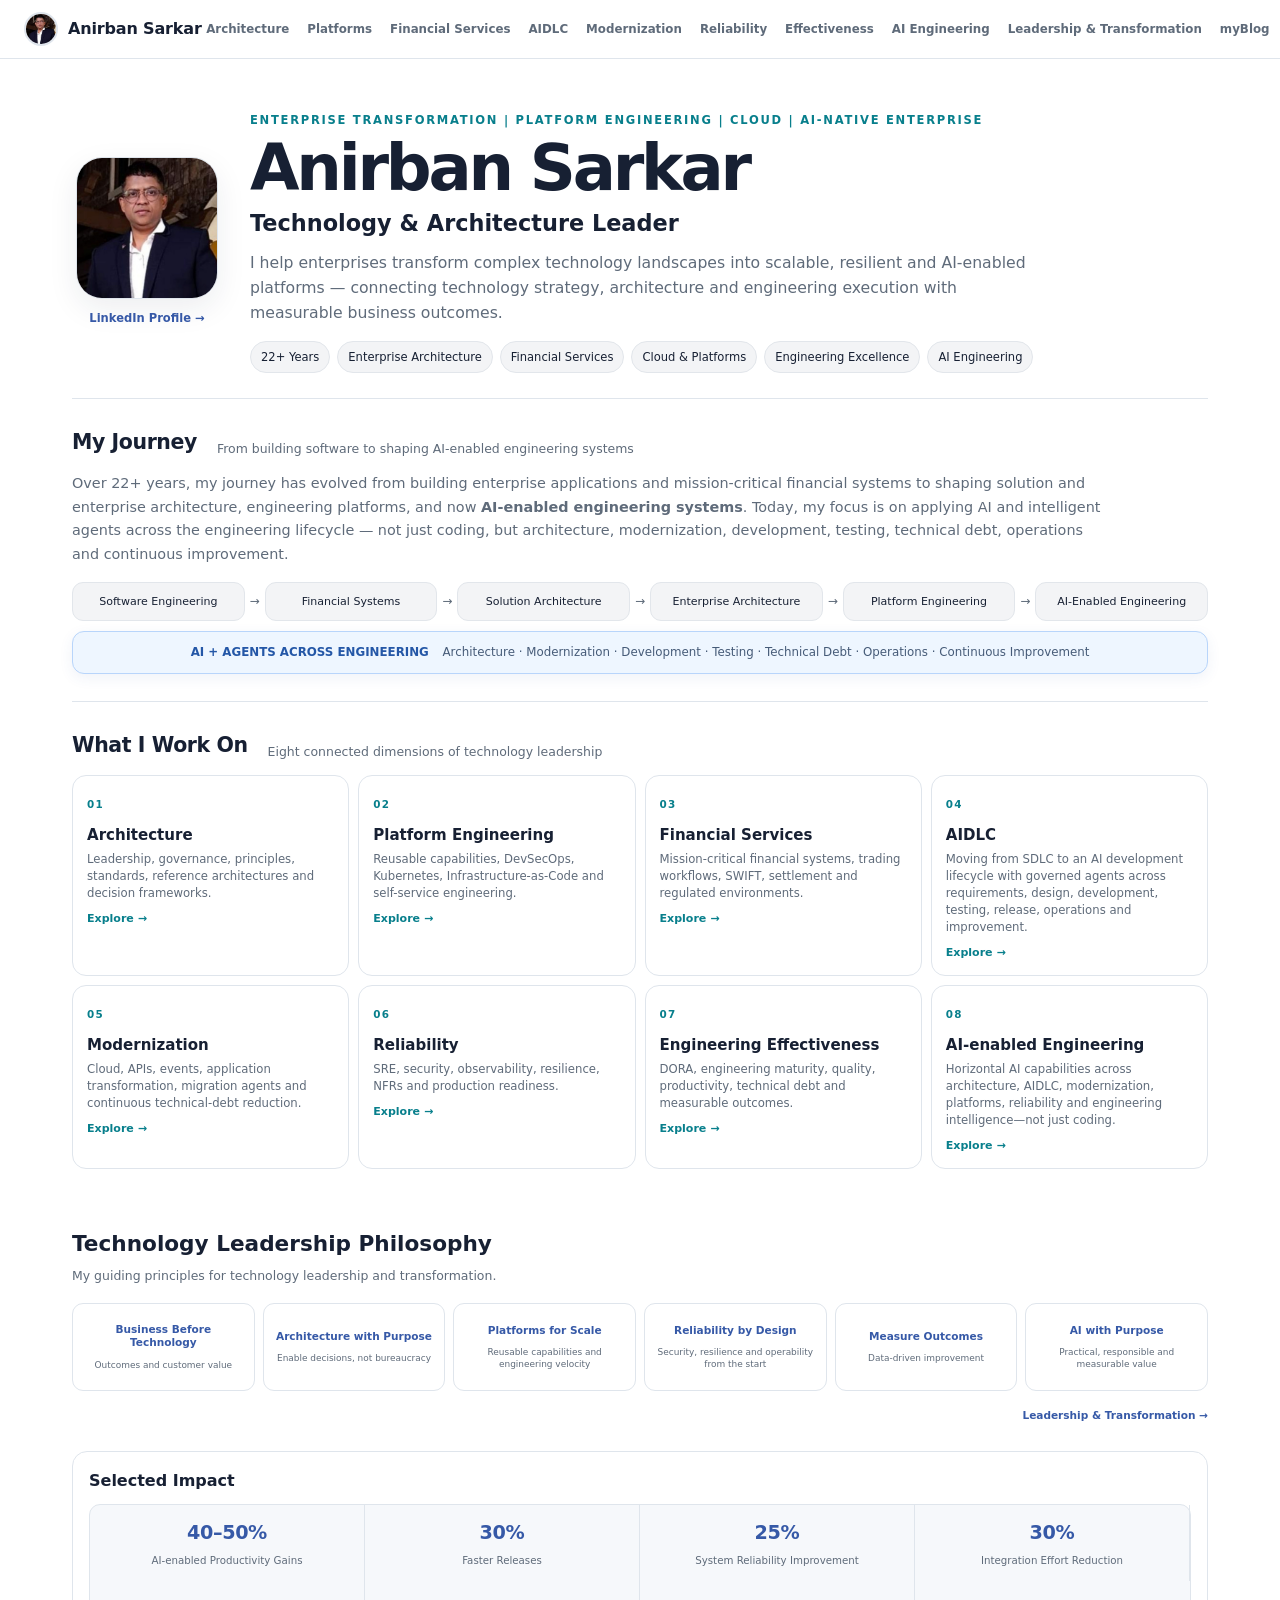
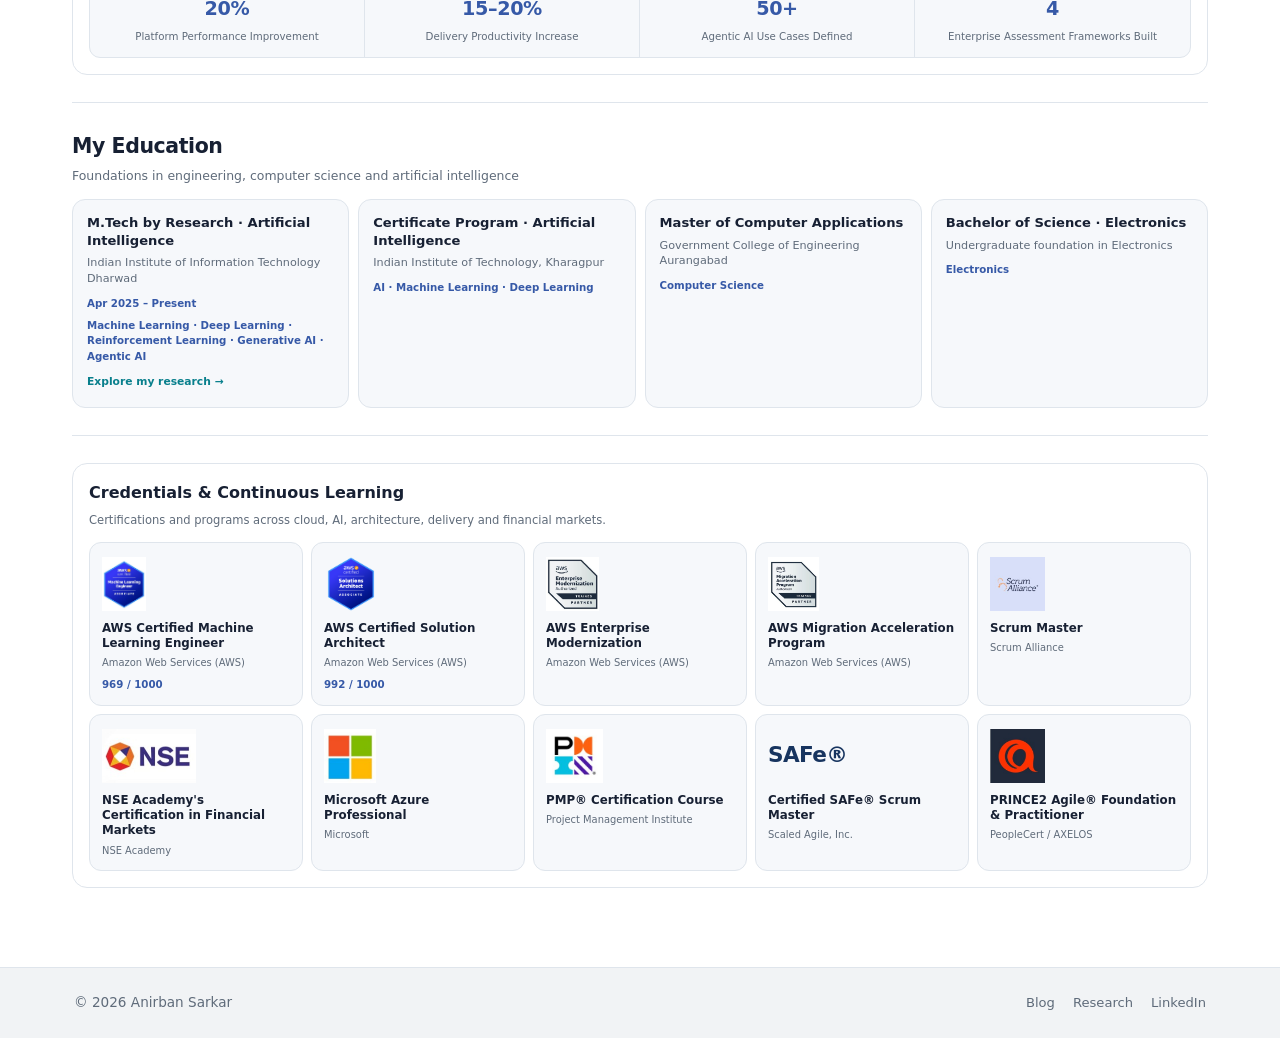
==== commit 8aced2d3: "Update landing page leadership positioning" ====
--- a/index.html
+++ b/index.html
@@ -21,9 +21,9 @@
 .site-nav .nav-inner{width:min(1540px,calc(100% - 48px));max-width:1540px;margin:0 auto;padding:12px 0;display:flex;align-items:center;justify-content:center;gap:18px}.site-nav .brand{flex:0 0 auto}.site-nav .nav-links{display:flex;align-items:center;justify-content:center;gap:18px;flex-wrap:nowrap}.site-nav .nav-links a{padding:7px 0;white-space:nowrap}
 </style></head>
 <body>
-<header class="site-nav"><div class="nav-inner"><a class="brand" href="index.html"><img src="anirban.jpg" alt="" class="brand-avatar"><span>Anirban Sarkar</span></a><nav class="nav-links"><a href="architecture.html">Architecture</a><a href="platform-engineering.html">Platforms</a><a href="financial-services.html">Financial Services</a><a href="leadership.html">AIDLC</a><a href="modernization.html">Modernization</a><a href="reliability.html">Reliability</a><a href="engineering-effectiveness.html">Effectiveness</a><a href="ai-engineering.html">AI Engineering</a><a href="leadership-transformation.html">Leadership &amp; Transformation</a><a href="blog.html">myBlog</a></nav></div></header>
+<header class="site-nav"><div class="nav-inner"><a class="brand" href="index.html"><img src="anirban.jpg" alt="" class="brand-avatar"><span>Anirban Sarkar</span></a><nav class="nav-links"><a href="architecture.html">Architecture</a><a href="platform-engineering.html">Platforms</a><a href="financial-services.html">Financial Services</a><a href="aidlc.html">AIDLC</a><a href="modernization.html">Modernization</a><a href="reliability.html">Reliability</a><a href="engineering-effectiveness.html">Effectiveness</a><a href="ai-engineering.html">AI Engineering</a><a href="leadership-transformation.html">Leadership &amp; Transformation</a><a href="blog.html">myBlog</a></nav></div></header>
 <main class="home">
-<section class="hero"><div class="photo-block"><img class="photo" src="anirban.jpg" alt="Anirban Sarkar"><a class="photo-linkedin" href="https://www.linkedin.com/in/anirban-sarkar-12765b135/" target="_blank" rel="noopener">LinkedIn Profile →</a></div><div><div class="eyebrow">Technology Leadership · Architecture · Platforms</div><h1>Anirban Sarkar</h1><div class="role">Architecture & Platform Engineering Leader</div><h2 class="hero-story">From Building Software to Shaping AI-Enabled Engineering Systems</h2><p class="tagline">Building resilient, scalable and intelligent enterprise systems — connecting technology strategy with engineering execution across financial services, modernization, cloud platforms and AI-enabled engineering.</p><div class="facts"><span class="fact">22+ Years</span><span class="fact">Enterprise Architecture</span><span class="fact">Financial Services</span><span class="fact">Cloud & Platforms</span><span class="fact">Engineering Excellence</span><span class="fact">AI Engineering</span></div></div></section>
+<section class="hero"><div class="photo-block"><img class="photo" src="anirban.jpg" alt="Anirban Sarkar"><a class="photo-linkedin" href="https://www.linkedin.com/in/anirban-sarkar-12765b135/" target="_blank" rel="noopener">LinkedIn Profile →</a></div><div><div class="eyebrow">Enterprise Transformation | Platform Engineering | Cloud | AI-Native Enterprise</div><h1>Anirban Sarkar</h1><div class="role">Technology & Architecture Leader</div><p class="tagline">I help enterprises transform complex technology landscapes into scalable, resilient and AI-enabled platforms — connecting technology strategy, architecture and engineering execution with measurable business outcomes.</p><div class="facts"><span class="fact">22+ Years</span><span class="fact">Enterprise Architecture</span><span class="fact">Financial Services</span><span class="fact">Cloud & Platforms</span><span class="fact">Engineering Excellence</span><span class="fact">AI Engineering</span></div></div></section>
 
 <section class="section"><div class="head"><h2>My Journey</h2><p>From building software to shaping AI-enabled engineering systems</p></div><p class="journey-story">Over 22+ years, my journey has evolved from building enterprise applications and mission-critical financial systems to shaping solution and enterprise architecture, engineering platforms, and now <strong>AI-enabled engineering systems</strong>. Today, my focus is on applying AI and intelligent agents across the engineering lifecycle — not just coding, but architecture, modernization, development, testing, technical debt, operations and continuous improvement.</p><div class="journey"><div class="stage">Software Engineering</div><div class="arrow">→</div><div class="stage">Financial Systems</div><div class="arrow">→</div><div class="stage">Solution Architecture</div><div class="arrow">→</div><div class="stage">Enterprise Architecture</div><div class="arrow">→</div><div class="stage">Platform Engineering</div><div class="arrow">→</div><div class="stage">AI-Enabled Engineering</div></div><div class="ai-scope"><b>AI + AGENTS ACROSS ENGINEERING</b> Architecture · Modernization · Development · Testing · Technical Debt · Operations · Continuous Improvement</div></section>
 
@@ -31,7 +31,7 @@
 <a class="pillar" href="architecture.html"><span class="n">01</span><h3>Architecture</h3><p>Leadership, governance, principles, standards, reference architectures and decision frameworks.</p><span class="go">Explore →</span></a>
 <a class="pillar" href="platform-engineering.html"><span class="n">02</span><h3>Platform Engineering</h3><p>Reusable capabilities, DevSecOps, Kubernetes, Infrastructure-as-Code and self-service engineering.</p><span class="go">Explore →</span></a>
 <a class="pillar" href="financial-services.html"><span class="n">03</span><h3>Financial Services</h3><p>Mission-critical financial systems, trading workflows, SWIFT, settlement and regulated environments.</p><span class="go">Explore →</span></a>
-<a class="pillar" href="leadership.html"><span class="n">04</span><h3>AIDLC</h3><p>Moving from SDLC to an AI development lifecycle with governed agents across requirements, design, development, testing, release, operations and improvement.</p><span class="go">Explore →</span></a>
+<a class="pillar" href="aidlc.html"><span class="n">04</span><h3>AIDLC</h3><p>Moving from SDLC to an AI development lifecycle with governed agents across requirements, design, development, testing, release, operations and improvement.</p><span class="go">Explore →</span></a>
 <a class="pillar" href="modernization.html"><span class="n">05</span><h3>Modernization</h3><p>Cloud, APIs, events, application transformation, migration agents and continuous technical-debt reduction.</p><span class="go">Explore →</span></a>
 <a class="pillar" href="reliability.html"><span class="n">06</span><h3>Reliability</h3><p>SRE, security, observability, resilience, NFRs and production readiness.</p><span class="go">Explore →</span></a>
 <a class="pillar" href="engineering-effectiveness.html"><span class="n">07</span><h3>Engineering Effectiveness</h3><p>DORA, engineering maturity, quality, productivity, technical debt and measurable outcomes.</p><span class="go">Explore →</span></a>
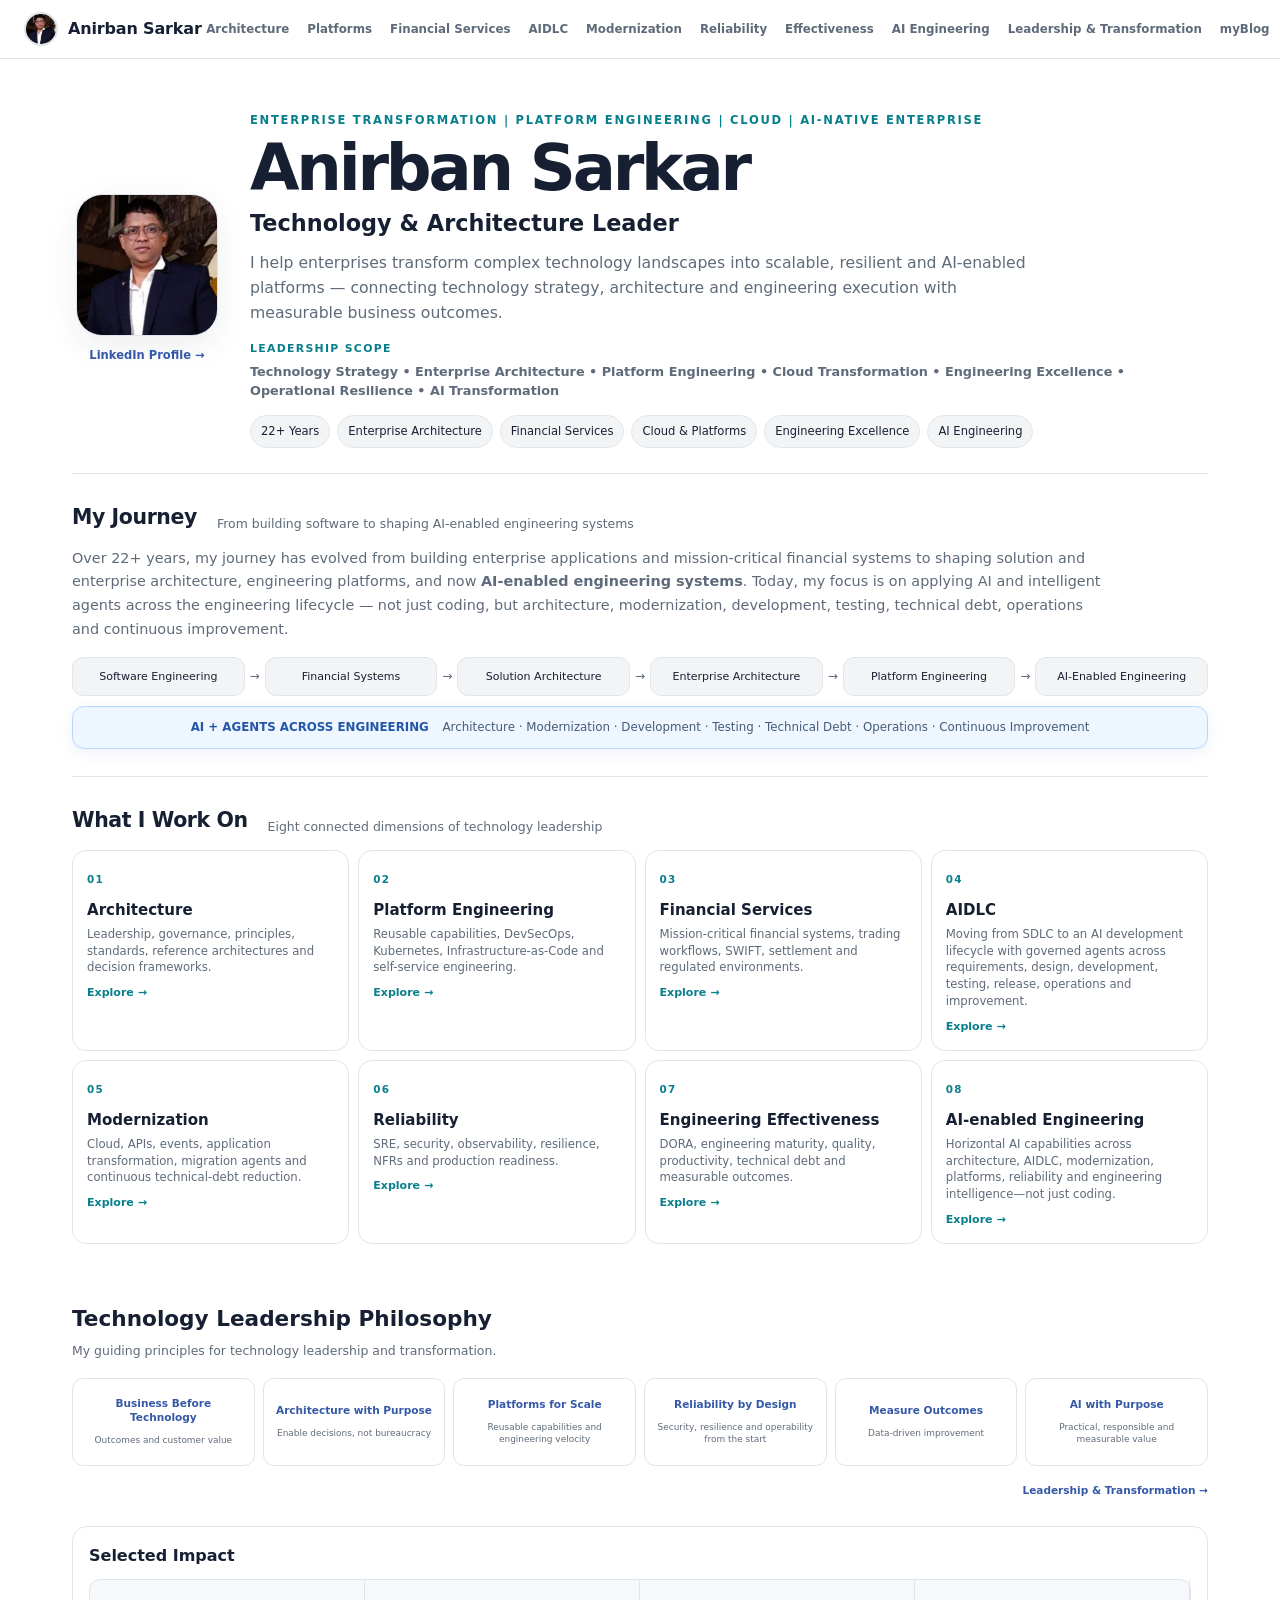
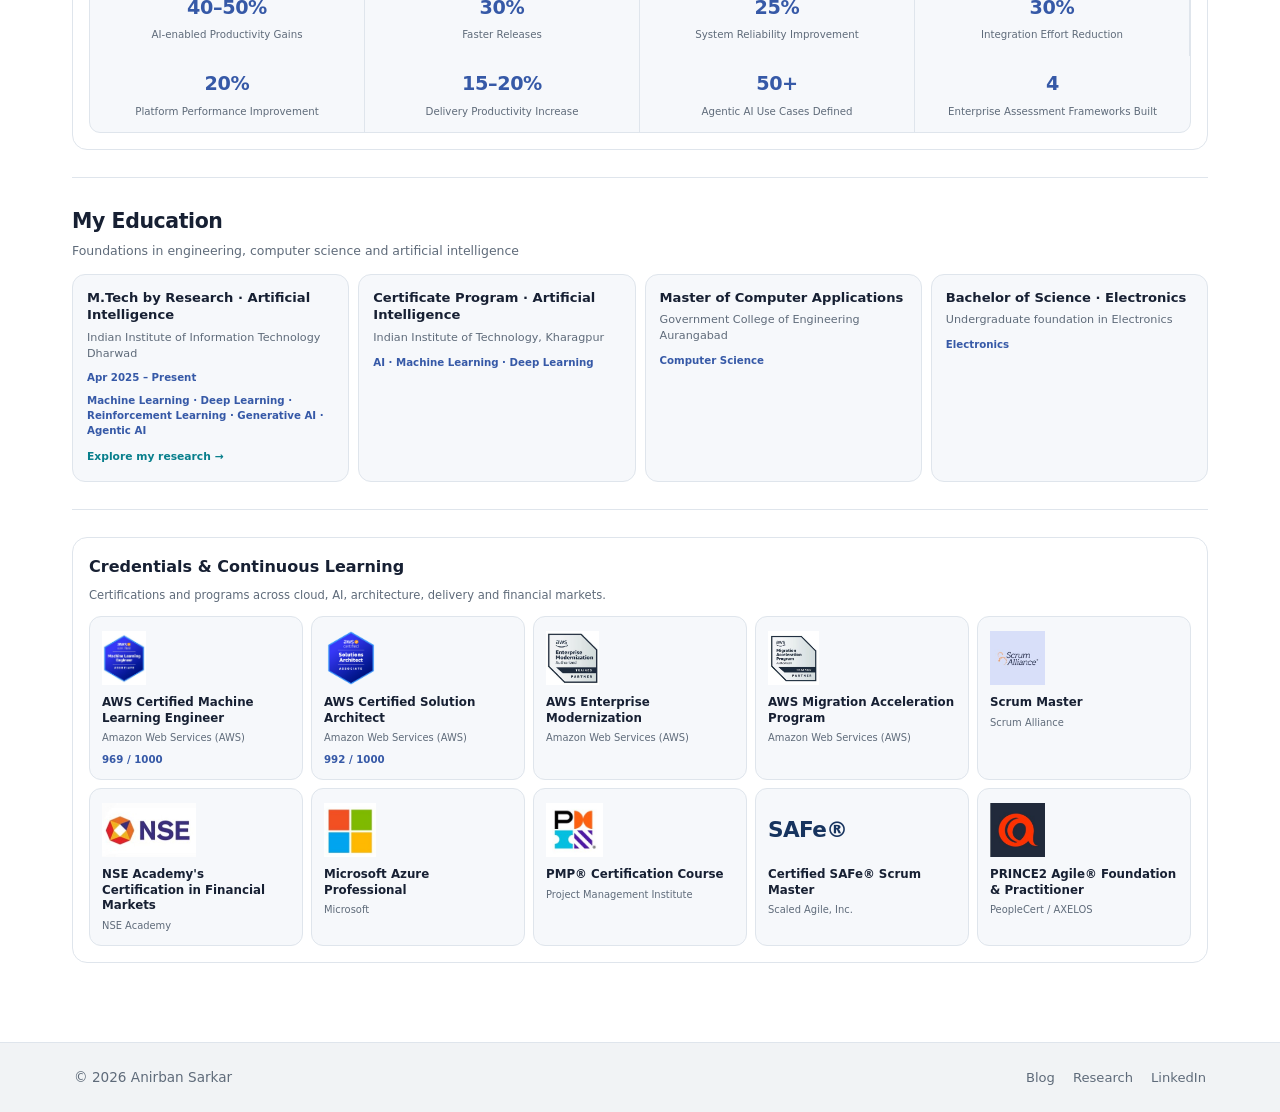
==== commit 22765359: "Add leadership scope to landing page" ====
--- a/index.html
+++ b/index.html
@@ -19,11 +19,11 @@
 .site-nav .nav-inner{width:min(1540px,calc(100% - 48px));max-width:1540px;margin:0 auto;padding:12px 0;display:flex;align-items:center;justify-content:center;gap:36px}.site-nav .brand{flex:0 0 auto}.site-nav .nav-links{display:flex;align-items:center;justify-content:center;gap:22px;flex-wrap:nowrap}.site-nav .nav-links a{padding:7px 0;white-space:nowrap}
 /* final unified header spacing */
 .site-nav .nav-inner{width:min(1540px,calc(100% - 48px));max-width:1540px;margin:0 auto;padding:12px 0;display:flex;align-items:center;justify-content:center;gap:18px}.site-nav .brand{flex:0 0 auto}.site-nav .nav-links{display:flex;align-items:center;justify-content:center;gap:18px;flex-wrap:nowrap}.site-nav .nav-links a{padding:7px 0;white-space:nowrap}
-</style></head>
+.leadership-scope{margin-top:14px;display:flex;flex-direction:column;gap:5px}.leadership-scope strong{font-size:.68rem;text-transform:uppercase;letter-spacing:.12em;color:var(--accent-2)}.leadership-scope span{font-size:.8rem;line-height:1.5;color:var(--text-muted);font-weight:600}</style></head>
 <body>
 <header class="site-nav"><div class="nav-inner"><a class="brand" href="index.html"><img src="anirban.jpg" alt="" class="brand-avatar"><span>Anirban Sarkar</span></a><nav class="nav-links"><a href="architecture.html">Architecture</a><a href="platform-engineering.html">Platforms</a><a href="financial-services.html">Financial Services</a><a href="aidlc.html">AIDLC</a><a href="modernization.html">Modernization</a><a href="reliability.html">Reliability</a><a href="engineering-effectiveness.html">Effectiveness</a><a href="ai-engineering.html">AI Engineering</a><a href="leadership-transformation.html">Leadership &amp; Transformation</a><a href="blog.html">myBlog</a></nav></div></header>
 <main class="home">
-<section class="hero"><div class="photo-block"><img class="photo" src="anirban.jpg" alt="Anirban Sarkar"><a class="photo-linkedin" href="https://www.linkedin.com/in/anirban-sarkar-12765b135/" target="_blank" rel="noopener">LinkedIn Profile →</a></div><div><div class="eyebrow">Enterprise Transformation | Platform Engineering | Cloud | AI-Native Enterprise</div><h1>Anirban Sarkar</h1><div class="role">Technology & Architecture Leader</div><p class="tagline">I help enterprises transform complex technology landscapes into scalable, resilient and AI-enabled platforms — connecting technology strategy, architecture and engineering execution with measurable business outcomes.</p><div class="facts"><span class="fact">22+ Years</span><span class="fact">Enterprise Architecture</span><span class="fact">Financial Services</span><span class="fact">Cloud & Platforms</span><span class="fact">Engineering Excellence</span><span class="fact">AI Engineering</span></div></div></section>
+<section class="hero"><div class="photo-block"><img class="photo" src="anirban.jpg" alt="Anirban Sarkar"><a class="photo-linkedin" href="https://www.linkedin.com/in/anirban-sarkar-12765b135/" target="_blank" rel="noopener">LinkedIn Profile →</a></div><div><div class="eyebrow">Enterprise Transformation | Platform Engineering | Cloud | AI-Native Enterprise</div><h1>Anirban Sarkar</h1><div class="role">Technology & Architecture Leader</div><p class="tagline">I help enterprises transform complex technology landscapes into scalable, resilient and AI-enabled platforms — connecting technology strategy, architecture and engineering execution with measurable business outcomes.</p><div class="leadership-scope"><strong>Leadership Scope</strong><span>Technology Strategy • Enterprise Architecture • Platform Engineering • Cloud Transformation • Engineering Excellence • Operational Resilience • AI Transformation</span></div><div class="facts"><span class="fact">22+ Years</span><span class="fact">Enterprise Architecture</span><span class="fact">Financial Services</span><span class="fact">Cloud & Platforms</span><span class="fact">Engineering Excellence</span><span class="fact">AI Engineering</span></div></div></section>
 
 <section class="section"><div class="head"><h2>My Journey</h2><p>From building software to shaping AI-enabled engineering systems</p></div><p class="journey-story">Over 22+ years, my journey has evolved from building enterprise applications and mission-critical financial systems to shaping solution and enterprise architecture, engineering platforms, and now <strong>AI-enabled engineering systems</strong>. Today, my focus is on applying AI and intelligent agents across the engineering lifecycle — not just coding, but architecture, modernization, development, testing, technical debt, operations and continuous improvement.</p><div class="journey"><div class="stage">Software Engineering</div><div class="arrow">→</div><div class="stage">Financial Systems</div><div class="arrow">→</div><div class="stage">Solution Architecture</div><div class="arrow">→</div><div class="stage">Enterprise Architecture</div><div class="arrow">→</div><div class="stage">Platform Engineering</div><div class="arrow">→</div><div class="stage">AI-Enabled Engineering</div></div><div class="ai-scope"><b>AI + AGENTS ACROSS ENGINEERING</b> Architecture · Modernization · Development · Testing · Technical Debt · Operations · Continuous Improvement</div></section>
 
